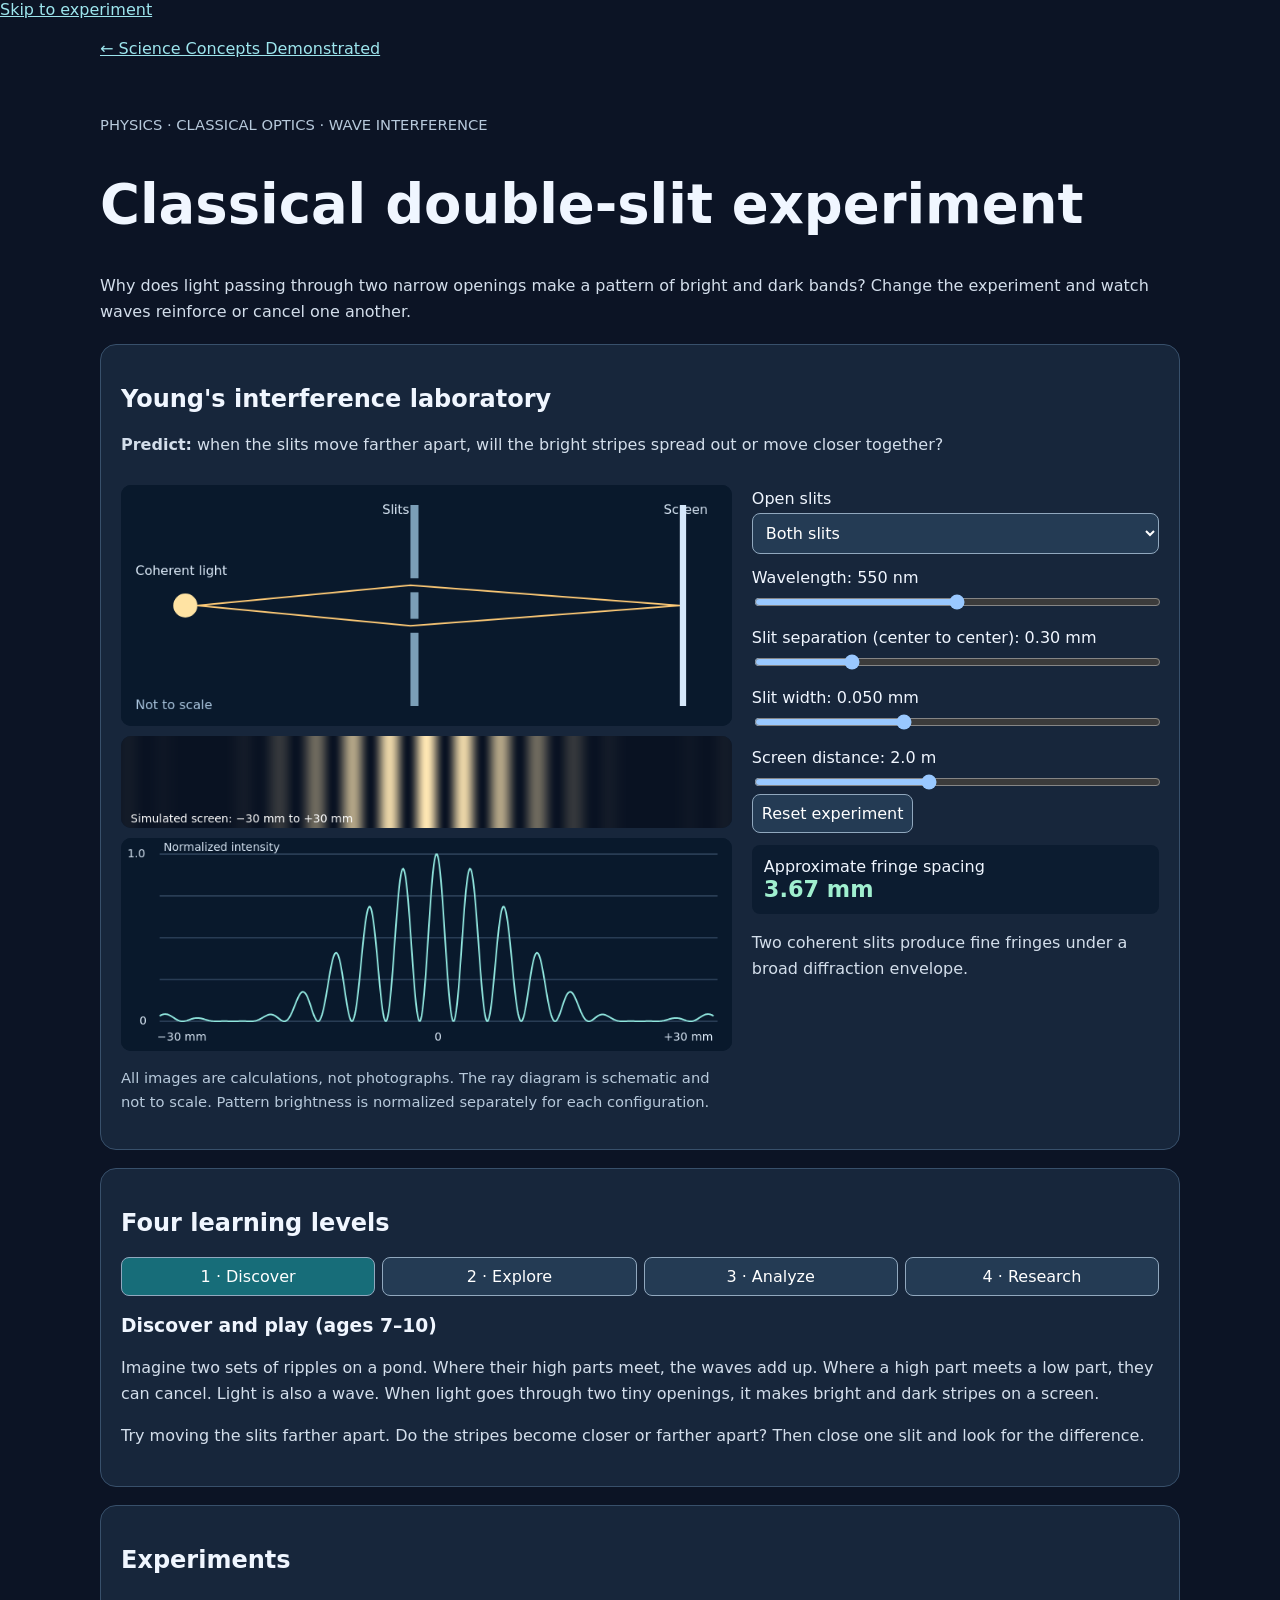
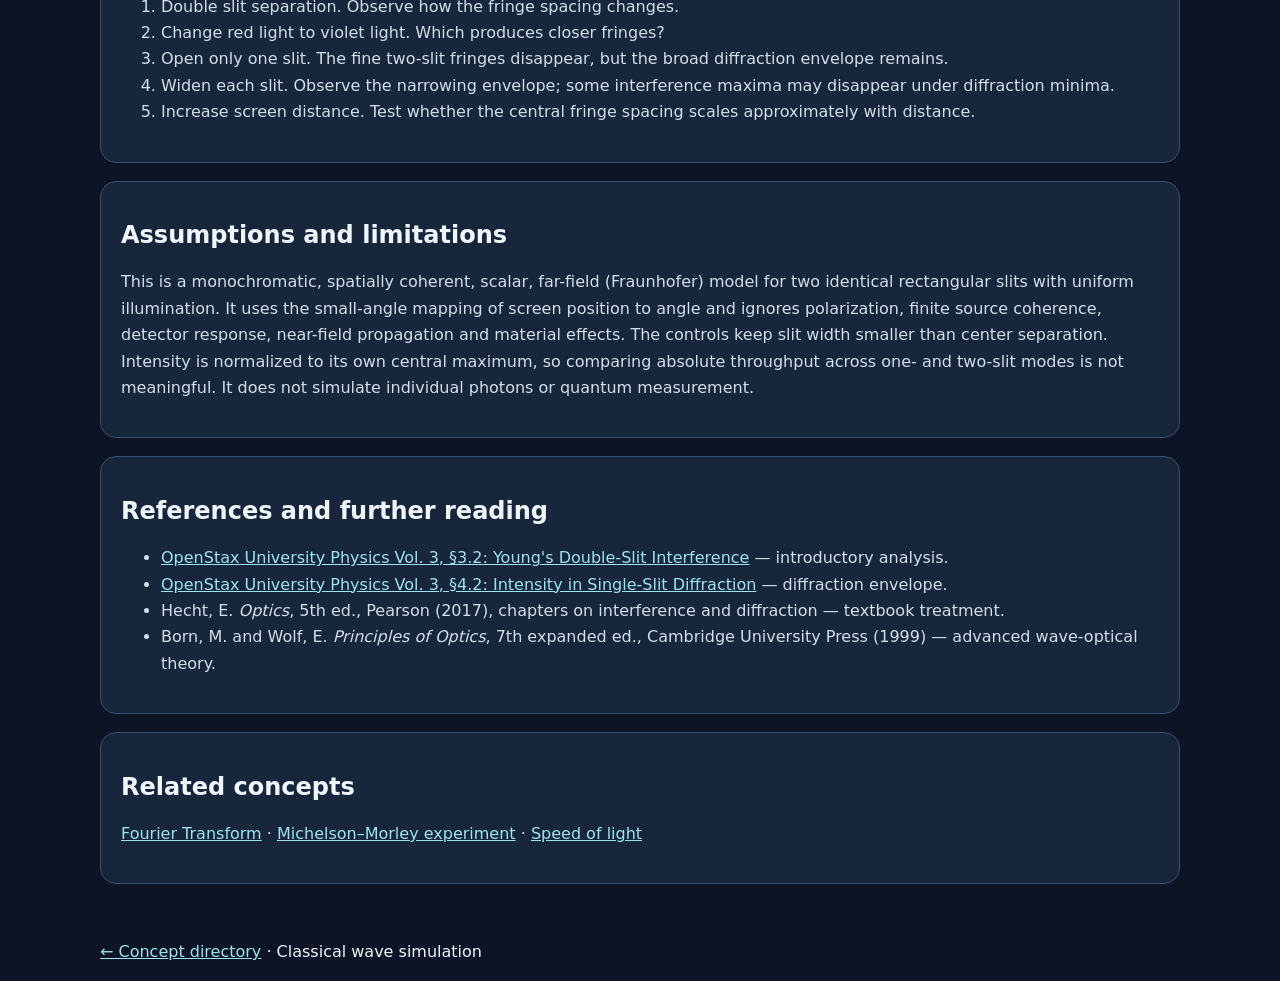
==== docs/visualizations/classical-double-slit-experiment/index.html @ 207e6572 "Add interactive classical double-slit wave optics demonstration" ====
<!doctype html>
<html lang="en"><head><meta charset="utf-8"><meta name="viewport" content="width=device-width,initial-scale=1"><meta name="description" content="Explore Young's classical double-slit experiment with interactive wave interference and diffraction."><title>Classical double-slit experiment | Science Concepts Demonstrated</title>
<style>:root{font-family:system-ui,sans-serif;color-scheme:dark;background:#0c1425;color:#f0f6ff}*{box-sizing:border-box}body{margin:0}header,main,footer{max-width:1120px;margin:auto;padding:20px}a{color:#9de5ed}h1{font-size:clamp(2rem,5vw,3.4rem)}p,li{line-height:1.65;color:#d3deeb}.panel{background:#17263b;border:1px solid #38506b;border-radius:16px;padding:20px;margin:18px 0}.layout{display:grid;grid-template-columns:minmax(0,1.5fr) minmax(270px,1fr);gap:20px}canvas{width:100%;height:auto;display:block;background:#09192c;border-radius:10px;margin:10px 0}label{display:block;margin:14px 0 5px}input[type=range],select{width:100%}button,select{font:inherit;background:#243b54;color:white;border:1px solid #91a8be;border-radius:8px;padding:9px;cursor:pointer}button[aria-pressed=true]{background:#176d79}.levels{display:flex;flex-wrap:wrap;gap:7px}.levels button{flex:1;min-width:125px}button:focus-visible,a:focus-visible,input:focus-visible,select:focus-visible{outline:3px solid #ffdf7c;outline-offset:3px}.metric{padding:12px;background:#0c1c30;border-radius:8px;margin-top:12px}.metric strong{color:#a0efcf;font-size:1.4rem}.muted{font-size:.92rem;color:#b7c9db}.hidden{display:none}code{color:#a0efcf}@media(max-width:760px){.layout{grid-template-columns:1fr}}@media(prefers-reduced-motion:reduce){*,*:before,*:after{animation:none!important;transition:none!important}}</style></head><body><a href="#lab">Skip to experiment</a><header><a href="../../">← Science Concepts Demonstrated</a></header><main><p class="muted">PHYSICS · CLASSICAL OPTICS · WAVE INTERFERENCE</p><h1>Classical double-slit experiment</h1><p>Why does light passing through two narrow openings make a pattern of bright and dark bands? Change the experiment and watch waves reinforce or cancel one another.</p>
<section class="panel" id="lab"><h2>Young's interference laboratory</h2><p><strong>Predict:</strong> when the slits move farther apart, will the bright stripes spread out or move closer together?</p><div class="layout"><div><canvas id="geometry" width="760" height="300" role="img" aria-label="Schematic light source, double slits and screen with ray paths"></canvas><canvas id="pattern" width="760" height="115" role="img" aria-label="Calculated interference brightness pattern on a screen"></canvas><canvas id="plot" width="760" height="265" role="img" aria-label="Calculated normalized intensity versus screen position"></canvas><p class="muted">All images are calculations, not photographs. The ray diagram is schematic and not to scale. Pattern brightness is normalized separately for each configuration.</p></div><div><label for="mode">Open slits</label><select id="mode"><option value="two">Both slits</option><option value="one">One slit</option></select><label for="lambda">Wavelength: <output id="lambdaOut">550 nm</output></label><input id="lambda" type="range" min="400" max="700" step="10" value="550"><label for="distance">Slit separation (center to center): <output id="distanceOut">0.30 mm</output></label><input id="distance" type="range" min="0.15" max="0.8" step="0.01" value="0.30"><label for="width">Slit width: <output id="widthOut">0.05 mm</output></label><input id="width" type="range" min="0.01" max="0.12" step="0.005" value="0.05"><label for="screen">Screen distance: <output id="screenOut">2.0 m</output></label><input id="screen" type="range" min="0.5" max="4" step="0.1" value="2"><button id="reset" type="button">Reset experiment</button><div class="metric">Approximate fringe spacing<br><strong id="spacing">3.67 mm</strong></div><p id="feedback" aria-live="polite"></p></div></div></section>
<section class="panel"><h2>Four learning levels</h2><div class="levels" role="group" aria-label="Learning depth"><button data-level="1" aria-pressed="true">1 · Discover</button><button data-level="2" aria-pressed="false">2 · Explore</button><button data-level="3" aria-pressed="false">3 · Analyze</button><button data-level="4" aria-pressed="false">4 · Research</button></div><article id="explanation" aria-live="polite"></article></section>
<section class="panel"><h2>Experiments</h2><ol><li>Double slit separation. Observe how the fringe spacing changes.</li><li>Change red light to violet light. Which produces closer fringes?</li><li>Open only one slit. The fine two-slit fringes disappear, but the broad diffraction envelope remains.</li><li>Widen each slit. Observe the narrowing envelope; some interference maxima may disappear under diffraction minima.</li><li>Increase screen distance. Test whether the central fringe spacing scales approximately with distance.</li></ol></section>
<section class="panel"><h2>Assumptions and limitations</h2><p>This is a monochromatic, spatially coherent, scalar, far-field (Fraunhofer) model for two identical rectangular slits with uniform illumination. It uses the small-angle mapping of screen position to angle and ignores polarization, finite source coherence, detector response, near-field propagation and material effects. The controls keep slit width smaller than center separation. Intensity is normalized to its own central maximum, so comparing absolute throughput across one- and two-slit modes is not meaningful. It does not simulate individual photons or quantum measurement.</p></section>
<section class="panel"><h2>References and further reading</h2><ul><li><a href="https://openstax.org/books/university-physics-volume-3/pages/3-2-youngs-double-slit-interference">OpenStax University Physics Vol. 3, §3.2: Young's Double-Slit Interference</a> — introductory analysis.</li><li><a href="https://openstax.org/books/university-physics-volume-3/pages/4-2-intensity-in-single-slit-diffraction">OpenStax University Physics Vol. 3, §4.2: Intensity in Single-Slit Diffraction</a> — diffraction envelope.</li><li>Hecht, E. <em>Optics</em>, 5th ed., Pearson (2017), chapters on interference and diffraction — textbook treatment.</li><li>Born, M. and Wolf, E. <em>Principles of Optics</em>, 7th expanded ed., Cambridge University Press (1999) — advanced wave-optical theory.</li></ul></section>
<section class="panel"><h2>Related concepts</h2><p><a href="../fourier-transform/">Fourier Transform</a> · <a href="../michelson-morley-experiment/">Michelson–Morley experiment</a> · <a href="../speed-of-light/">Speed of light</a></p></section></main><footer><a href="../../">← Concept directory</a> · Classical wave simulation</footer>
<script>
"use strict";const $=id=>document.getElementById(id);const defaults={lambda:550,distance:.3,width:.05,screen:2,mode:"two"};let level=1;
const explanations={
1:`<h3>Discover and play (ages 7–10)</h3><p>Imagine two sets of ripples on a pond. Where their high parts meet, the waves add up. Where a high part meets a low part, they can cancel. Light is also a wave. When light goes through two tiny openings, it makes bright and dark stripes on a screen.</p><p>Try moving the slits farther apart. Do the stripes become closer or farther apart? Then close one slit and look for the difference.</p>`,
2:`<h3>Explore and understand (ages 14–18)</h3><p>Each narrow slit spreads the incoming light by diffraction. The two outgoing waves interfere because they maintain a stable phase relationship. Bright fringes occur when the path difference is a whole number of wavelengths: <code>d sin θ = mλ</code>, with integer m. Dark fringes occur approximately halfway between them. Near the center, fringe spacing is <code>Δy ≈ λL/d</code>, where L is screen distance.</p><p>Increasing wavelength or screen distance spreads the stripes; increasing slit separation squeezes them together. The finite width of each slit creates a broad diffraction envelope that reduces the outer fringes.</p>`,
3:`<h3>Analyze and model (bachelor)</h3><p>For two identical uniformly illuminated slits of width a and center spacing d, Fraunhofer diffraction gives normalized intensity <code>I(θ)/I(0) = sinc²(πa sinθ/λ) cos²(πd sinθ/λ)</code>, with <code>sinc u = sin(u)/u</code> and <code>sinc 0 = 1</code>. A single open slit has only the sinc-squared factor.</p><p>Screen coordinate y corresponds to <code>sinθ = y/√(L²+y²)</code>. In the paraxial limit, sinθ ≈ y/L and the interference maxima satisfy <code>y_m ≈ mλL/d</code>. The first single-slit envelope minima satisfy <code>|y| ≈ λL/a</code>. Some two-slit maxima are missing when they coincide with envelope zeros.</p><p>The displayed curves are normalized intensities; actual optical power depends on illumination, aperture area and detector geometry.</p>`,
4:`<h3>Investigate and research (master)</h3><p>In scalar Fourier optics the far-field complex amplitude is proportional to the Fourier transform of the aperture transmission. Two shifted rectangular apertures produce a product of a single-aperture sinc factor and an interference cosine. Taking the squared modulus gives the plotted intensity. This is a consequence of linear superposition of electromagnetic fields under the scalar approximation, not of photons choosing paths.</p><p>For unequal slit amplitudes A₁ and A₂, the interference contribution is <code>2 Re(A₁ A₂* exp(iδ))</code>; partial coherence reduces its contrast through the complex degree of coherence. For equal intensities, visibility <code>V=(Imax−Imin)/(Imax+Imin)</code> equals the magnitude of that coherence factor in the ideal two-beam model. Realistic modeling may require Fresnel propagation, vector diffraction, spectral integration, finite source extent, aperture imperfections and noise.</p><p>The far-field approximation requires a sufficiently large propagation distance relative to aperture scales, commonly assessed with Fresnel number <code>F ≈ D²/(λL) ≪ 1</code> for relevant aperture extent D. Our geometry uses idealized parameters and does not certify the Fraunhofer condition for every setting. A full Fresnel simulation would be necessary outside this regime.</p>`};
function sinc(x){return Math.abs(x)<1e-10?1:Math.sin(x)/x}
function intensity(y){const lambda=+$("lambda").value*1e-9,d=+$("distance").value*1e-3,a=+$("width").value*1e-3,L=+$("screen").value;const s=y/Math.hypot(L,y),beta=Math.PI*a*s/lambda,alpha=Math.PI*d*s/lambda;return sinc(beta)**2*($("mode").value==="two"?Math.cos(alpha)**2:1)}
function draw(){const lambda=+$("lambda").value,d=+$("distance").value,a=+$("width").value,L=+$("screen").value;for(const id of ["lambda","distance","width","screen"])$(id+"Out").textContent=({lambda:lambda+" nm",distance:d.toFixed(2)+" mm",width:a.toFixed(3)+" mm",screen:L.toFixed(1)+" m"})[id];const spacing=lambda*1e-9*L/(d*1e-3)*1000;$("spacing").textContent=spacing.toFixed(2)+" mm";$("feedback").textContent=$("mode").value==="two"?"Two coherent slits produce fine fringes under a broad diffraction envelope.":"One slit produces a broad diffraction pattern without the fine two-slit fringes.";
const g=$("geometry"),ctx=g.getContext("2d");ctx.clearRect(0,0,g.width,g.height);ctx.fillStyle="#09192c";ctx.fillRect(0,0,760,300);ctx.fillStyle="#ffe3a3";ctx.beginPath();ctx.arc(80,150,15,0,2*Math.PI);ctx.fill();ctx.fillStyle="#d9e7f5";ctx.font="16px system-ui";ctx.fillText("Coherent light",18,112);ctx.fillText("Slits",325,36);ctx.fillText("Screen",675,36);ctx.fillStyle="#7b9eb7";ctx.fillRect(360,25,10,250);ctx.fillStyle="#09192c";const gap=40+45*(d-.15)/.65,half=5+10*(a-.01)/.11;const centers=$("mode").value==="two"?[150-gap/2,150+gap/2]:[150];centers.forEach(y=>ctx.fillRect(357,y-half,16,half*2));ctx.fillStyle="#d5e7fa";ctx.fillRect(695,25,8,250);ctx.strokeStyle="#ffcb77";ctx.lineWidth=2;centers.forEach(y=>{ctx.beginPath();ctx.moveTo(95,150);ctx.lineTo(360,y);ctx.lineTo(695,150);ctx.stroke()});ctx.fillStyle="#a9c4dd";ctx.fillText("Not to scale",18,279);
const p=$("pattern"),pc=p.getContext("2d");pc.clearRect(0,0,760,115);const gr=pc.createImageData(760,115);for(let x=0;x<760;x++){const y=(x/759-.5)*.06,v=Math.max(0,Math.min(1,intensity(y)));for(let j=0;j<115;j++){const k=(j*760+x)*4;gr.data[k]=Math.round(9+v*245);gr.data[k+1]=Math.round(18+v*212);gr.data[k+2]=Math.round(34+v*145);gr.data[k+3]=255}}pc.putImageData(gr,0,0);pc.fillStyle="#fff";pc.font="14px system-ui";pc.fillText("Simulated screen: −30 mm to +30 mm",12,108);
const q=$("plot"),qc=q.getContext("2d");qc.clearRect(0,0,760,265);qc.fillStyle="#09192c";qc.fillRect(0,0,760,265);qc.strokeStyle="#48617c";qc.lineWidth=1;for(let i=0;i<=4;i++){const yy=20+i*52;qc.beginPath();qc.moveTo(48,yy);qc.lineTo(742,yy);qc.stroke()}qc.strokeStyle="#91e7df";qc.lineWidth=2;qc.beginPath();for(let x=0;x<690;x++){const y=(x/689-.5)*.06,v=intensity(y);const xx=48+x,yy=228-v*208;if(x===0)qc.moveTo(xx,yy);else qc.lineTo(xx,yy)}qc.stroke();qc.fillStyle="#d9e7f5";qc.font="14px system-ui";qc.fillText("1.0",8,24);qc.fillText("0",23,232);qc.fillText("−30 mm",45,252);qc.fillText("0",390,252);qc.fillText("+30 mm",675,252);qc.fillText("Normalized intensity",53,16)}
for(const id of ["lambda","distance","width","screen","mode"])$(id).addEventListener("input",draw);
$("width").addEventListener("input",()=>{if(+$("width").value>=+$("distance").value)$("width").value=(+$("distance").value-.01).toFixed(3);draw()});
$("reset").addEventListener("click",()=>{Object.entries(defaults).forEach(([id,v])=>$(id).value=v);draw()});
document.querySelectorAll("[data-level]").forEach(b=>b.addEventListener("click",()=>{level=+b.dataset.level;document.querySelectorAll("[data-level]").forEach(c=>c.setAttribute("aria-pressed",String(c===b)));$("explanation").innerHTML=explanations[level]}));document.querySelector('[data-level="1"]').click();draw();
</script></body></html>
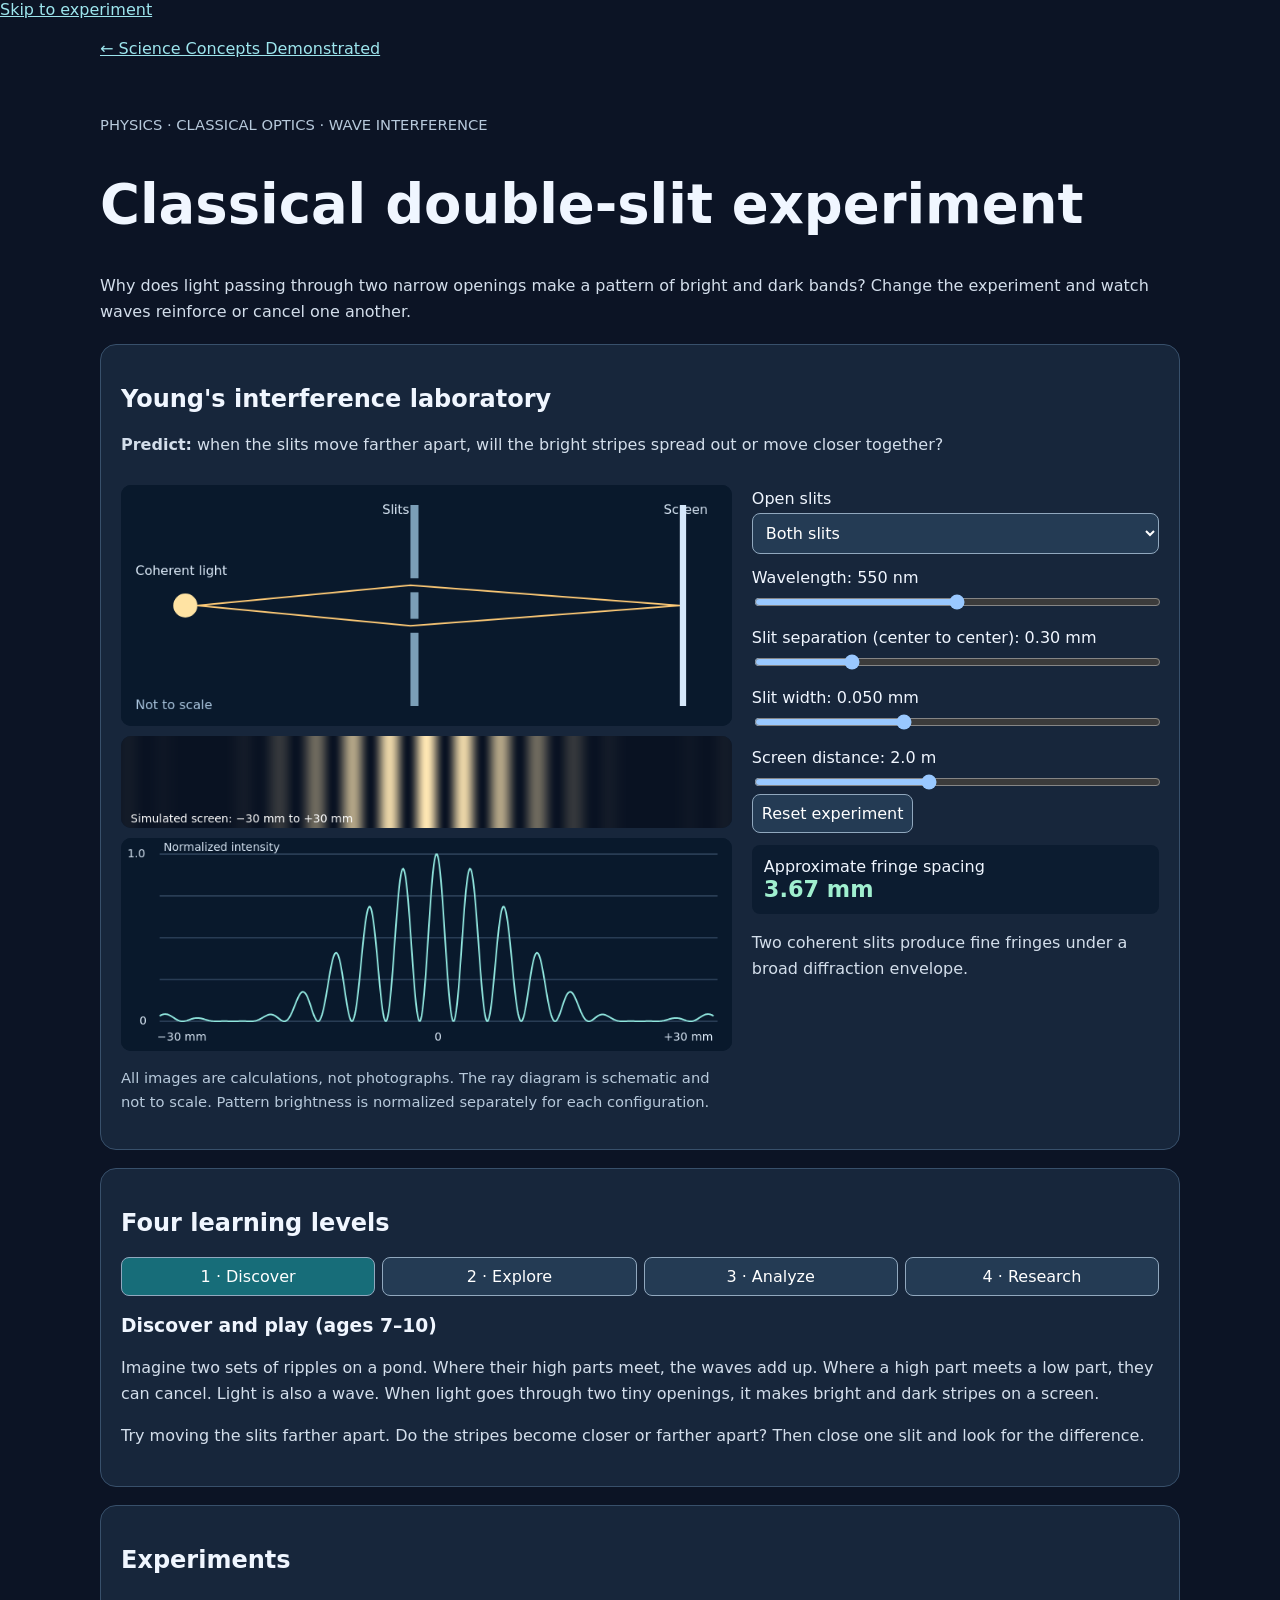
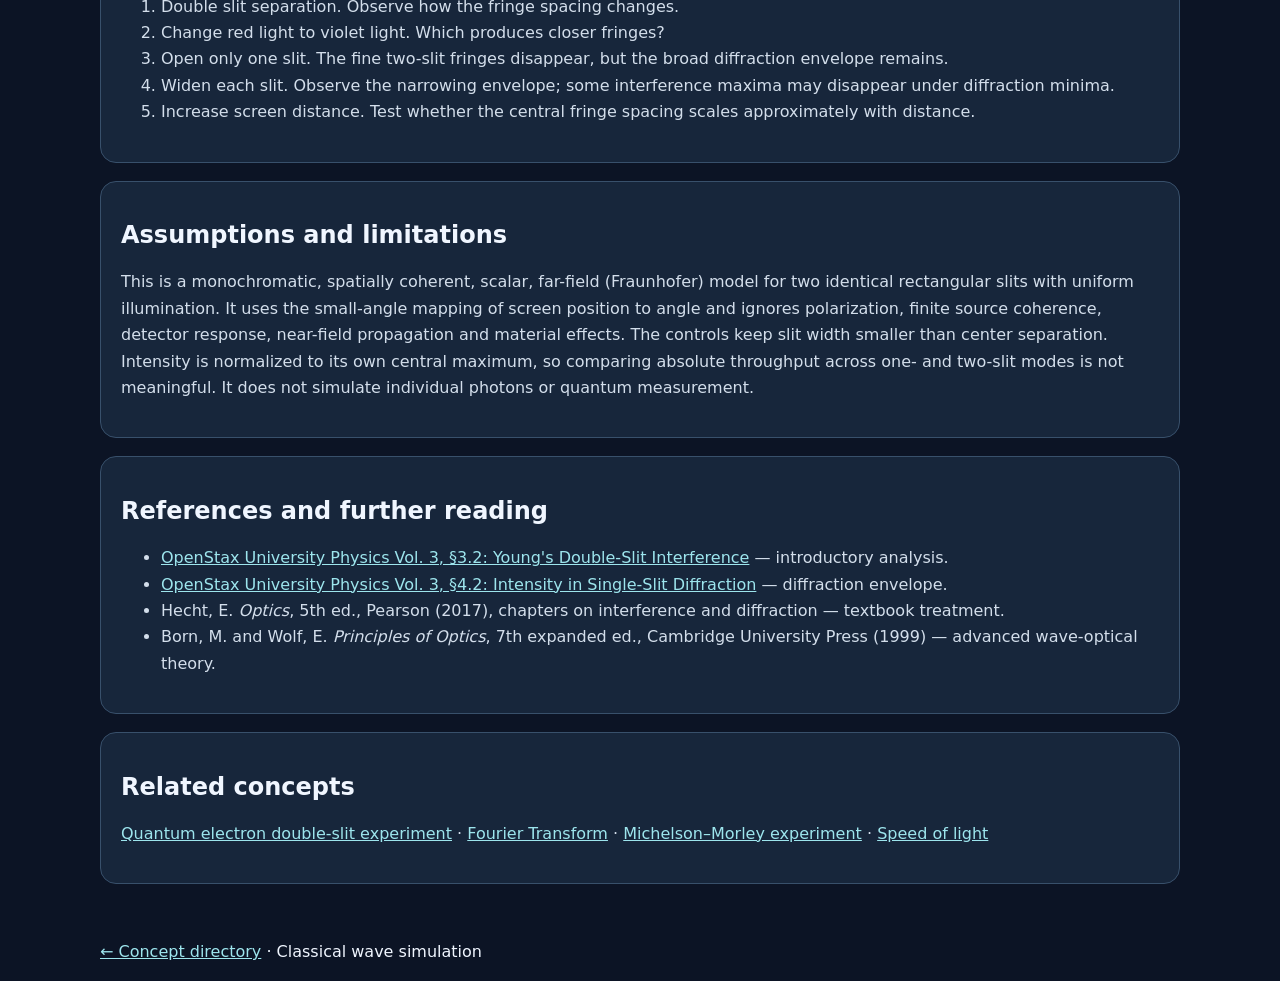
==== commit f5e4b884: "Add interactive quantum electron double-slit experiment with four learning levels" ====
--- a/docs/visualizations/classical-double-slit-experiment/index.html
+++ b/docs/visualizations/classical-double-slit-experiment/index.html
@@ -6,7 +6,7 @@
 <section class="panel"><h2>Experiments</h2><ol><li>Double slit separation. Observe how the fringe spacing changes.</li><li>Change red light to violet light. Which produces closer fringes?</li><li>Open only one slit. The fine two-slit fringes disappear, but the broad diffraction envelope remains.</li><li>Widen each slit. Observe the narrowing envelope; some interference maxima may disappear under diffraction minima.</li><li>Increase screen distance. Test whether the central fringe spacing scales approximately with distance.</li></ol></section>
 <section class="panel"><h2>Assumptions and limitations</h2><p>This is a monochromatic, spatially coherent, scalar, far-field (Fraunhofer) model for two identical rectangular slits with uniform illumination. It uses the small-angle mapping of screen position to angle and ignores polarization, finite source coherence, detector response, near-field propagation and material effects. The controls keep slit width smaller than center separation. Intensity is normalized to its own central maximum, so comparing absolute throughput across one- and two-slit modes is not meaningful. It does not simulate individual photons or quantum measurement.</p></section>
 <section class="panel"><h2>References and further reading</h2><ul><li><a href="https://openstax.org/books/university-physics-volume-3/pages/3-2-youngs-double-slit-interference">OpenStax University Physics Vol. 3, §3.2: Young's Double-Slit Interference</a> — introductory analysis.</li><li><a href="https://openstax.org/books/university-physics-volume-3/pages/4-2-intensity-in-single-slit-diffraction">OpenStax University Physics Vol. 3, §4.2: Intensity in Single-Slit Diffraction</a> — diffraction envelope.</li><li>Hecht, E. <em>Optics</em>, 5th ed., Pearson (2017), chapters on interference and diffraction — textbook treatment.</li><li>Born, M. and Wolf, E. <em>Principles of Optics</em>, 7th expanded ed., Cambridge University Press (1999) — advanced wave-optical theory.</li></ul></section>
-<section class="panel"><h2>Related concepts</h2><p><a href="../fourier-transform/">Fourier Transform</a> · <a href="../michelson-morley-experiment/">Michelson–Morley experiment</a> · <a href="../speed-of-light/">Speed of light</a></p></section></main><footer><a href="../../">← Concept directory</a> · Classical wave simulation</footer>
+<section class="panel"><h2>Related concepts</h2><p><a href="../quantum-electron-double-slit/">Quantum electron double-slit experiment</a> · <a href="../fourier-transform/">Fourier Transform</a> · <a href="../michelson-morley-experiment/">Michelson–Morley experiment</a> · <a href="../speed-of-light/">Speed of light</a></p></section></main><footer><a href="../../">← Concept directory</a> · Classical wave simulation</footer>
 <script>
 "use strict";const $=id=>document.getElementById(id);const defaults={lambda:550,distance:.3,width:.05,screen:2,mode:"two"};let level=1;
 const explanations={
